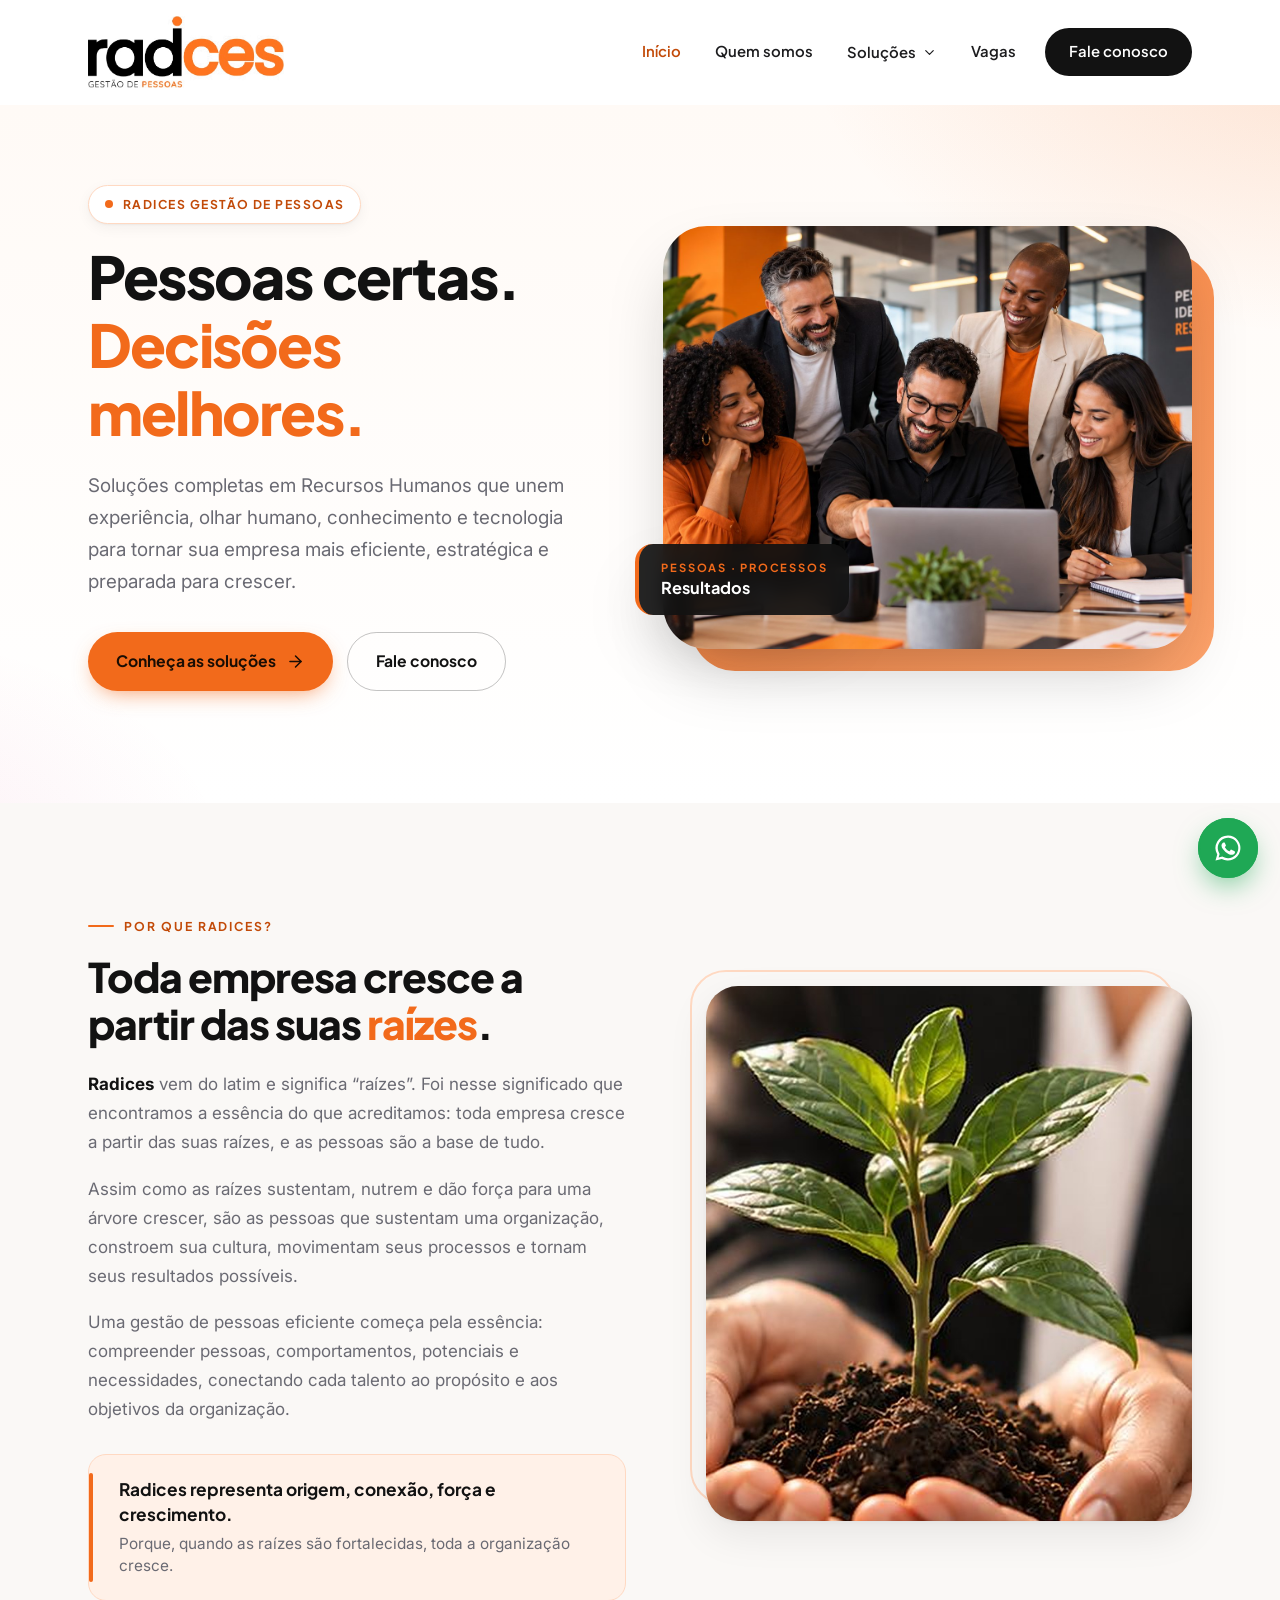
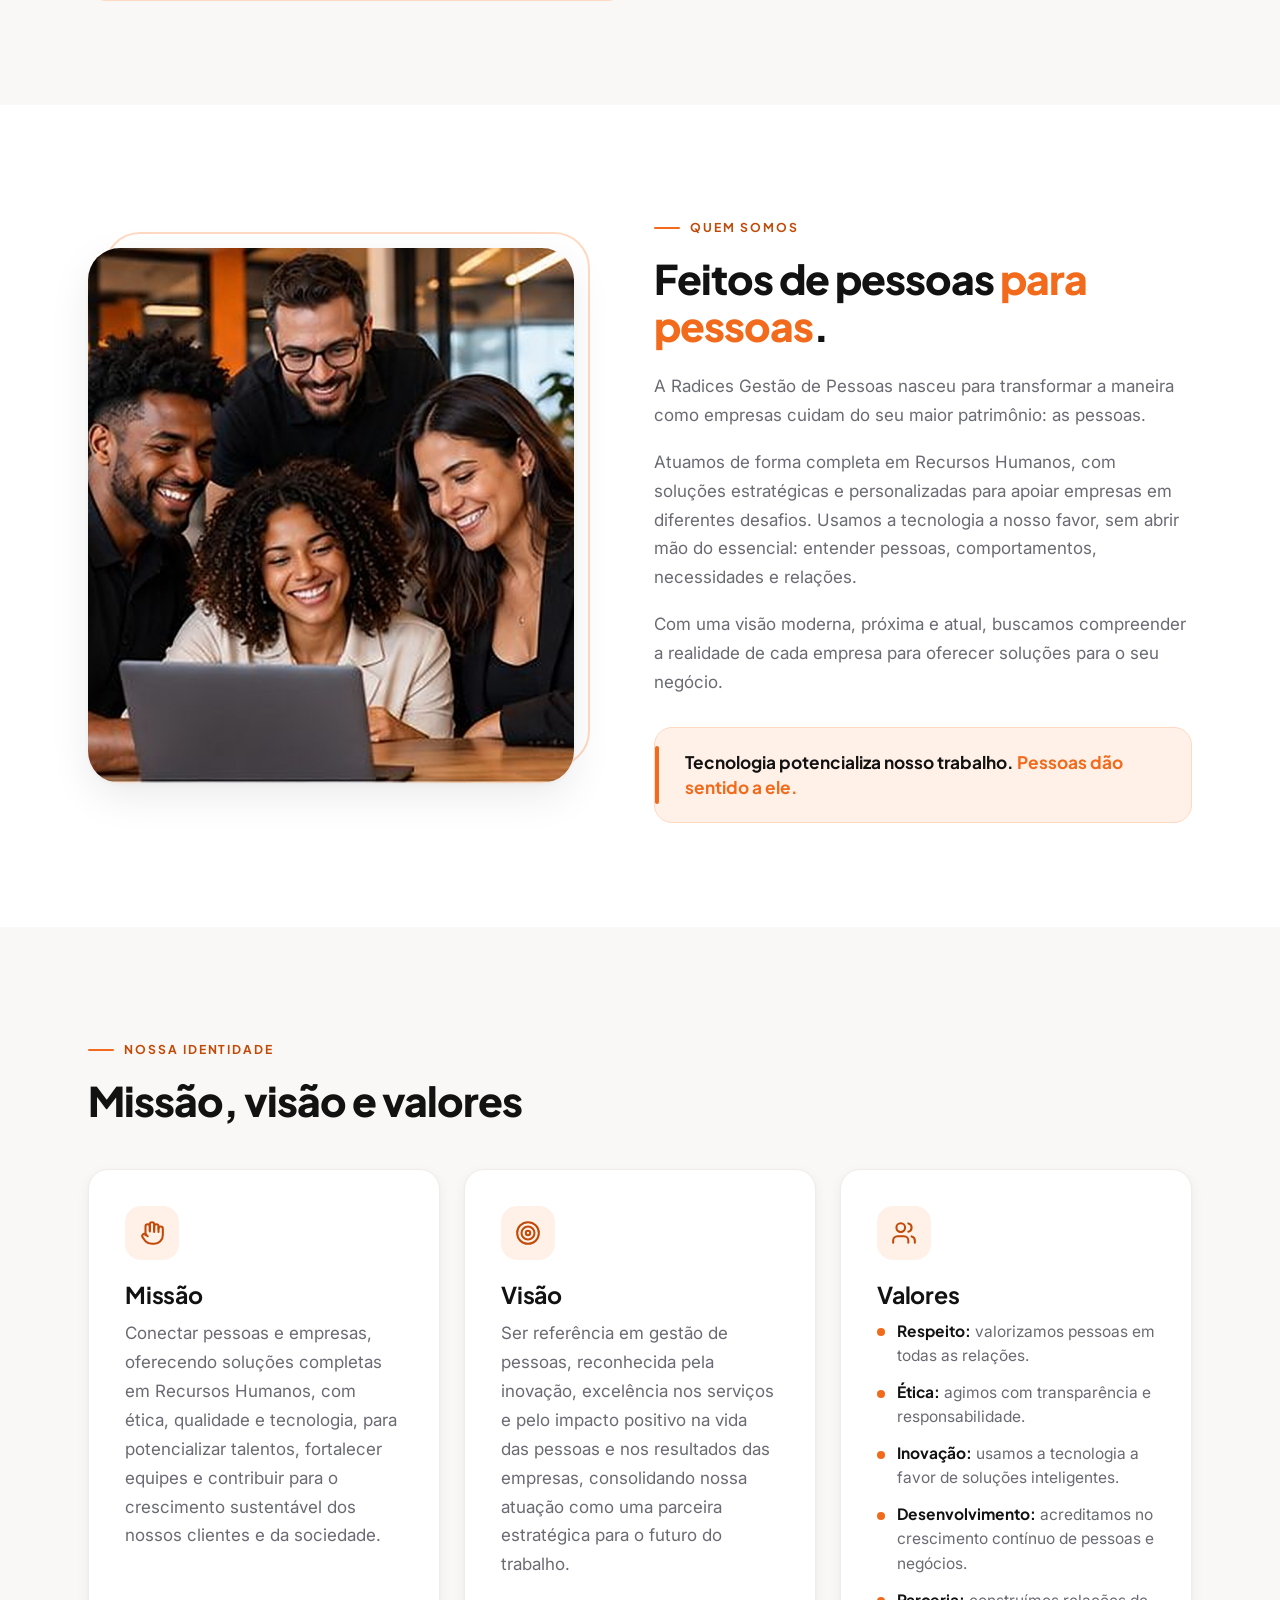
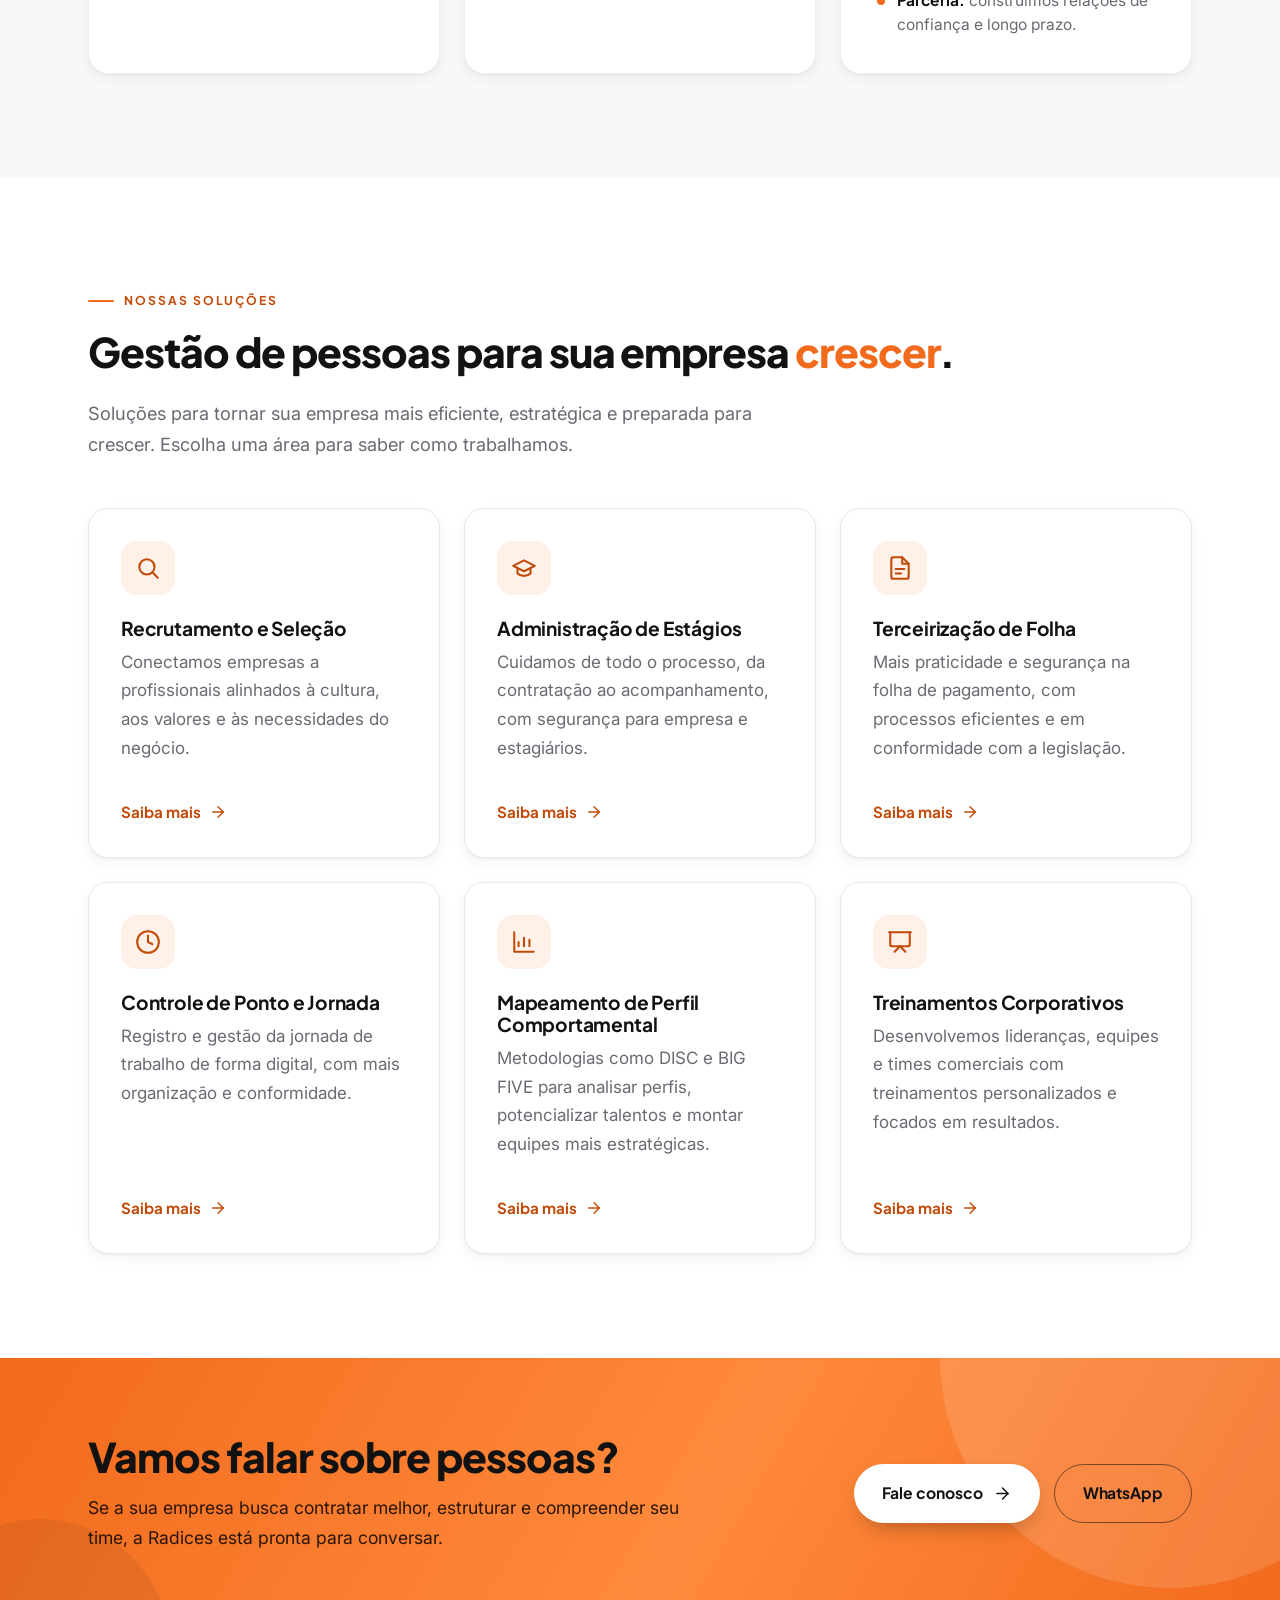
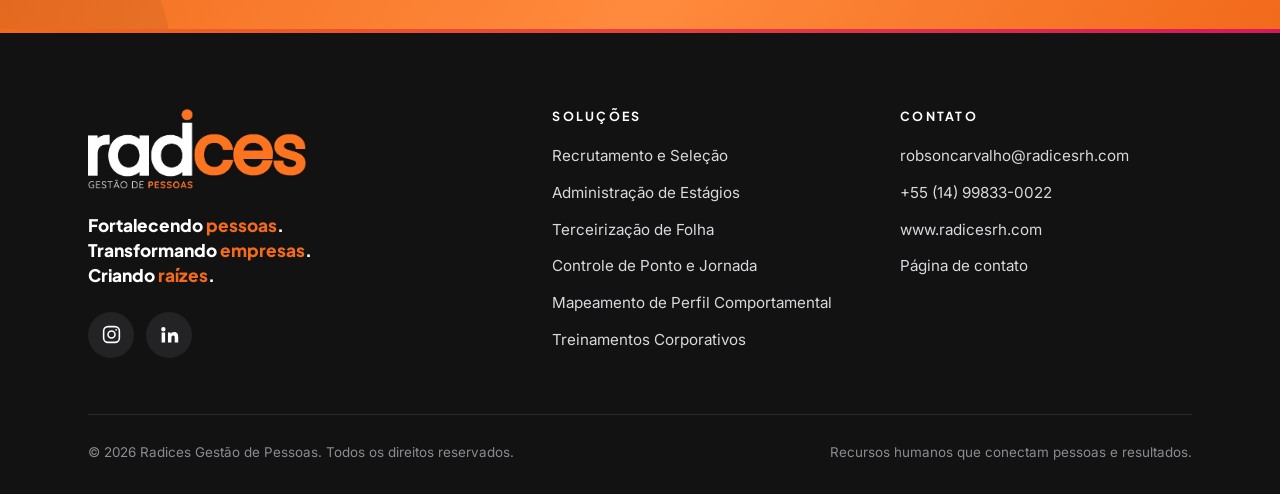
==== index.html @ 8b3bfc10 "Add files via upload" ====
<!doctype html>
<html lang="pt-BR">
<head>
<meta charset="utf-8">
<meta name="viewport" content="width=device-width, initial-scale=1">
<title>Radices Gestão de Pessoas | Pessoas certas. Decisões melhores.</title>
<meta name="description" content="Radices Gestão de Pessoas: recrutamento e seleção, administração de estágios, folha de pagamento, controle de ponto, perfil comportamental e treinamentos corporativos.">
<meta property="og:title" content="Radices Gestão de Pessoas | Pessoas certas. Decisões melhores.">
<meta property="og:description" content="Radices Gestão de Pessoas: recrutamento e seleção, administração de estágios, folha de pagamento, controle de ponto, perfil comportamental e treinamentos corporativos.">
<meta property="og:image" content="img/hero-equipe.jpg">
<meta name="theme-color" content="#f26a1b">
<script>document.documentElement.className+=" js"</script>
<link rel="icon" href="img/favicon.png">
<link rel="apple-touch-icon" href="img/apple-touch-icon.png">
<link rel="preconnect" href="https://fonts.googleapis.com">
<link rel="preconnect" href="https://fonts.gstatic.com" crossorigin>
<link href="https://fonts.googleapis.com/css2?family=Inter:wght@400;500;600&family=Plus+Jakarta+Sans:wght@600;700;800&display=swap" rel="stylesheet">
<link rel="stylesheet" href="css/style.css">
</head>
<body>
<a class="skip" href="#conteudo">Pular para o conteúdo</a>
<header class="topo">
  <div class="container">
    <a class="logo" href="index.html" aria-label="Radices Gestão de Pessoas, página inicial"><img src="img/logo-radices.png" alt="Radices Gestão de Pessoas" width="131" height="48"></a>
    <button class="menu-btn" type="button" aria-expanded="false" aria-controls="nav" aria-label="Abrir menu"><svg viewBox="0 0 24 24" fill="none" stroke="currentColor" stroke-width="1.9" stroke-linecap="round" stroke-linejoin="round" aria-hidden="true"><path d="M4 6h16M4 12h16M4 18h16"/></svg></button>
    <nav class="nav" id="nav" aria-label="Principal">
      <ul class="menu">
        <li><a href="index.html" aria-current="page">Início</a></li>
        <li><a href="index.html#quem-somos">Quem somos</a></li>
        <li class="tem-sub">
          <button class="sub-toggle" type="button" aria-expanded="false">Soluções <svg viewBox="0 0 24 24" fill="none" stroke="currentColor" stroke-width="1.9" stroke-linecap="round" stroke-linejoin="round" aria-hidden="true"><path d="m6 9 6 6 6-6"/></svg></button>
          <ul class="submenu"><li><a href="recrutamento-e-selecao.html">Recrutamento e Seleção</a></li><li><a href="administracao-de-estagios.html">Administração de Estágios</a></li><li><a href="terceirizacao-de-folha.html">Terceirização de Folha</a></li><li><a href="controle-de-ponto.html">Controle de Ponto e Jornada</a></li><li><a href="perfil-comportamental.html">Mapeamento de Perfil Comportamental</a></li><li><a href="treinamentos.html">Treinamentos Corporativos</a></li></ul>
        </li>
        <li><a class="link-vagas" href="vagas/">Vagas </a></li>
        <li><a class="cta-menu" href="contato.html">Fale conosco</a></li>
      </ul>
    </nav>
  </div>
</header>
<main id="conteudo">
<section class="hero">
  <div class="container">
    <div>
      <span class="sobretitulo">Radices Gestão de Pessoas</span>
      <h1>Pessoas certas. <span class="laranja">Decisões melhores.</span></h1>
      <p class="lead">Soluções completas em Recursos Humanos que unem experiência, olhar humano, conhecimento e tecnologia para tornar sua empresa mais eficiente, estratégica e preparada para crescer.</p>
      <div class="botoes">
        <a class="btn btn-primario" href="#solucoes">Conheça as soluções <svg viewBox="0 0 24 24" fill="none" stroke="currentColor" stroke-width="1.9" stroke-linecap="round" stroke-linejoin="round" aria-hidden="true"><path d="M5 12h14"/><path d="m12 5 7 7-7 7"/></svg></a>
        <a class="btn btn-contorno" href="contato.html">Fale conosco</a>
      </div>
    </div>
    <div class="hero-foto">
      <img src="img/hero-equipe.jpg" alt="Equipe sorrindo em reunião ao redor de um notebook" width="1536" height="1024">
      <div class="selo"><span>Pessoas · Processos</span>Resultados</div>
    </div>
  </div>
</section>

<section class="secao suave" id="por-que">
  <div class="container duas-col">
    <div>
      <span class="sobretitulo">Por que Radices?</span>
      <h2>Toda empresa cresce a partir das suas <span class="laranja">raízes</span>.</h2>
      <div class="traco"></div>
      <p><strong>Radices</strong> vem do latim e significa “raízes”. Foi nesse significado que encontramos a essência do que acreditamos: toda empresa cresce a partir das suas raízes, e as pessoas são a base de tudo.</p>
      <p>Assim como as raízes sustentam, nutrem e dão força para uma árvore crescer, são as pessoas que sustentam uma organização, constroem sua cultura, movimentam seus processos e tornam seus resultados possíveis.</p>
      <p>Uma gestão de pessoas eficiente começa pela essência: compreender pessoas, comportamentos, potenciais e necessidades, conectando cada talento ao propósito e aos objetivos da organização.</p>
      <div class="destaque">Radices representa origem, conexão, força e crescimento.<small>Porque, quando as raízes são fortalecidas, toda a organização cresce.</small></div>
    </div>
    <div class="foto"><img src="img/raizes.jpg" alt="Mãos segurando uma muda de planta com terra" loading="lazy"></div>
  </div>
</section>

<section class="secao" id="quem-somos">
  <div class="container duas-col inverte">
    <div class="foto"><img src="img/equipe-notebook.jpg" alt="Grupo de profissionais olhando juntos para a tela de um notebook" loading="lazy"></div>
    <div>
      <span class="sobretitulo">Quem somos</span>
      <h2>Feitos de pessoas <span class="laranja">para pessoas</span>.</h2>
      <div class="traco"></div>
      <p>A Radices Gestão de Pessoas nasceu para transformar a maneira como empresas cuidam do seu maior patrimônio: as pessoas.</p>
      <p>Atuamos de forma completa em Recursos Humanos, com soluções estratégicas e personalizadas para apoiar empresas em diferentes desafios. Usamos a tecnologia a nosso favor, sem abrir mão do essencial: entender pessoas, comportamentos, necessidades e relações.</p>
      <p>Com uma visão moderna, próxima e atual, buscamos compreender a realidade de cada empresa para oferecer soluções para o seu negócio.</p>
      <div class="destaque">Tecnologia potencializa nosso trabalho. <span class="laranja">Pessoas dão sentido a ele.</span></div>
    </div>
  </div>
</section>

<section class="secao suave identidade">
  <div class="container">
    <span class="sobretitulo">Nossa identidade</span>
    <h2>Missão, visão e valores</h2>
    <div class="traco"></div>
    <div class="grade g3">
      <div class="cartao"><span class="icone"><svg viewBox="0 0 24 24" fill="none" stroke="currentColor" stroke-width="1.9" stroke-linecap="round" stroke-linejoin="round" aria-hidden="true"><path d="M18 11V6a2 2 0 0 0-4 0v5"/><path d="M14 10V4a2 2 0 0 0-4 0v6"/><path d="M10 10.5V6a2 2 0 0 0-4 0v8"/><path d="M18 8a2 2 0 1 1 4 0v6a8 8 0 0 1-8 8h-2c-2.8 0-4.5-.9-6-2.4L3.4 16a2 2 0 0 1 2.8-2.8L8 15"/></svg></span><h3>Missão</h3><p>Conectar pessoas e empresas, oferecendo soluções completas em Recursos Humanos, com ética, qualidade e tecnologia, para potencializar talentos, fortalecer equipes e contribuir para o crescimento sustentável dos nossos clientes e da sociedade.</p></div>
      <div class="cartao"><span class="icone"><svg viewBox="0 0 24 24" fill="none" stroke="currentColor" stroke-width="1.9" stroke-linecap="round" stroke-linejoin="round" aria-hidden="true"><circle cx="12" cy="12" r="10"/><circle cx="12" cy="12" r="6"/><circle cx="12" cy="12" r="2"/></svg></span><h3>Visão</h3><p>Ser referência em gestão de pessoas, reconhecida pela inovação, excelência nos serviços e pelo impacto positivo na vida das pessoas e nos resultados das empresas, consolidando nossa atuação como uma parceira estratégica para o futuro do trabalho.</p></div>
      <div class="cartao"><span class="icone"><svg viewBox="0 0 24 24" fill="none" stroke="currentColor" stroke-width="1.9" stroke-linecap="round" stroke-linejoin="round" aria-hidden="true"><path d="M16 21v-2a4 4 0 0 0-4-4H6a4 4 0 0 0-4 4v2"/><circle cx="9" cy="7" r="4"/><path d="M22 21v-2a4 4 0 0 0-3-3.87"/><path d="M16 3.13a4 4 0 0 1 0 7.75"/></svg></span><h3>Valores</h3>
        <ul class="valores">
          <li><strong>Respeito:</strong> valorizamos pessoas em todas as relações.</li>
          <li><strong>Ética:</strong> agimos com transparência e responsabilidade.</li>
          <li><strong>Inovação:</strong> usamos a tecnologia a favor de soluções inteligentes.</li>
          <li><strong>Desenvolvimento:</strong> acreditamos no crescimento contínuo de pessoas e negócios.</li>
          <li><strong>Parceria:</strong> construímos relações de confiança e longo prazo.</li>
        </ul>
      </div>
    </div>
  </div>
</section>

<section class="secao" id="solucoes">
  <div class="container">
    <span class="sobretitulo">Nossas soluções</span>
    <h2>Gestão de pessoas para sua empresa <span class="laranja">crescer</span>.</h2>
    <p class="lead">Soluções para tornar sua empresa mais eficiente, estratégica e preparada para crescer. Escolha uma área para saber como trabalhamos.</p>
    <div class="traco"></div>
    <div class="grade g3"><a class="cartao servico-card" href="recrutamento-e-selecao.html"><span class="icone"><svg viewBox="0 0 24 24" fill="none" stroke="currentColor" stroke-width="1.9" stroke-linecap="round" stroke-linejoin="round" aria-hidden="true"><circle cx="11" cy="11" r="7"/><path d="m21 21-4.3-4.3"/></svg></span><h3>Recrutamento e Seleção</h3><p>Conectamos empresas a profissionais alinhados à cultura, aos valores e às necessidades do negócio.</p><span class="saiba">Saiba mais <svg viewBox="0 0 24 24" fill="none" stroke="currentColor" stroke-width="1.9" stroke-linecap="round" stroke-linejoin="round" aria-hidden="true"><path d="M5 12h14"/><path d="m12 5 7 7-7 7"/></svg></span></a><a class="cartao servico-card" href="administracao-de-estagios.html"><span class="icone"><svg viewBox="0 0 24 24" fill="none" stroke="currentColor" stroke-width="1.9" stroke-linecap="round" stroke-linejoin="round" aria-hidden="true"><path d="M22 10 12 5 2 10l10 5 10-5z"/><path d="M6 12v5c3 3 9 3 12 0v-5"/></svg></span><h3>Administração de Estágios</h3><p>Cuidamos de todo o processo, da contratação ao acompanhamento, com segurança para empresa e estagiários.</p><span class="saiba">Saiba mais <svg viewBox="0 0 24 24" fill="none" stroke="currentColor" stroke-width="1.9" stroke-linecap="round" stroke-linejoin="round" aria-hidden="true"><path d="M5 12h14"/><path d="m12 5 7 7-7 7"/></svg></span></a><a class="cartao servico-card" href="terceirizacao-de-folha.html"><span class="icone"><svg viewBox="0 0 24 24" fill="none" stroke="currentColor" stroke-width="1.9" stroke-linecap="round" stroke-linejoin="round" aria-hidden="true"><path d="M14 2H6a2 2 0 0 0-2 2v16a2 2 0 0 0 2 2h12a2 2 0 0 0 2-2V8z"/><path d="M14 2v6h6"/><path d="M8 13h8M8 17h5"/></svg></span><h3>Terceirização de Folha</h3><p>Mais praticidade e segurança na folha de pagamento, com processos eficientes e em conformidade com a legislação.</p><span class="saiba">Saiba mais <svg viewBox="0 0 24 24" fill="none" stroke="currentColor" stroke-width="1.9" stroke-linecap="round" stroke-linejoin="round" aria-hidden="true"><path d="M5 12h14"/><path d="m12 5 7 7-7 7"/></svg></span></a><a class="cartao servico-card" href="controle-de-ponto.html"><span class="icone"><svg viewBox="0 0 24 24" fill="none" stroke="currentColor" stroke-width="1.9" stroke-linecap="round" stroke-linejoin="round" aria-hidden="true"><circle cx="12" cy="12" r="10"/><path d="M12 6v6l4 2"/></svg></span><h3>Controle de Ponto e Jornada</h3><p>Registro e gestão da jornada de trabalho de forma digital, com mais organização e conformidade.</p><span class="saiba">Saiba mais <svg viewBox="0 0 24 24" fill="none" stroke="currentColor" stroke-width="1.9" stroke-linecap="round" stroke-linejoin="round" aria-hidden="true"><path d="M5 12h14"/><path d="m12 5 7 7-7 7"/></svg></span></a><a class="cartao servico-card" href="perfil-comportamental.html"><span class="icone"><svg viewBox="0 0 24 24" fill="none" stroke="currentColor" stroke-width="1.9" stroke-linecap="round" stroke-linejoin="round" aria-hidden="true"><path d="M3 3v18h18"/><path d="M7 16v-4M12 16V8M17 16v-6"/></svg></span><h3>Mapeamento de Perfil Comportamental</h3><p>Metodologias como DISC e BIG FIVE para analisar perfis, potencializar talentos e montar equipes mais estratégicas.</p><span class="saiba">Saiba mais <svg viewBox="0 0 24 24" fill="none" stroke="currentColor" stroke-width="1.9" stroke-linecap="round" stroke-linejoin="round" aria-hidden="true"><path d="M5 12h14"/><path d="m12 5 7 7-7 7"/></svg></span></a><a class="cartao servico-card" href="treinamentos.html"><span class="icone"><svg viewBox="0 0 24 24" fill="none" stroke="currentColor" stroke-width="1.9" stroke-linecap="round" stroke-linejoin="round" aria-hidden="true"><path d="M2 3h20"/><path d="M21 3v11a2 2 0 0 1-2 2H5a2 2 0 0 1-2-2V3"/><path d="m7 21 5-5 5 5"/></svg></span><h3>Treinamentos Corporativos</h3><p>Desenvolvemos lideranças, equipes e times comerciais com treinamentos personalizados e focados em resultados.</p><span class="saiba">Saiba mais <svg viewBox="0 0 24 24" fill="none" stroke="currentColor" stroke-width="1.9" stroke-linecap="round" stroke-linejoin="round" aria-hidden="true"><path d="M5 12h14"/><path d="m12 5 7 7-7 7"/></svg></span></a></div>
  </div>
</section>

<section class="faixa">
  <div class="container">
    <div>
      <h2>Vamos falar sobre pessoas?</h2>
      <p>Se a sua empresa busca contratar melhor, estruturar e compreender seu time, a Radices está pronta para conversar.</p>
    </div>
    <div class="botoes" style="margin-top:0">
      <a class="btn btn-claro" href="contato.html">Fale conosco <svg viewBox="0 0 24 24" fill="none" stroke="currentColor" stroke-width="1.9" stroke-linecap="round" stroke-linejoin="round" aria-hidden="true"><path d="M5 12h14"/><path d="m12 5 7 7-7 7"/></svg></a>
      <a class="btn btn-contorno" href="https://wa.me/5514998330022?text=Ol%C3%A1%21%20Vim%20pelo%20site%20da%20Radices%20e%20gostaria%20de%20conversar%20sobre%20os%20servi%C3%A7os." target="_blank" rel="noopener">WhatsApp</a>
    </div>
  </div>
</section>
</main>
<footer class="rodape">
  <div class="container">
    <div class="cols">
      <div>
        <img src="img/logo-radices-branco.png" alt="Radices Gestão de Pessoas" width="141" height="52">
        <p class="slogan">Fortalecendo <span>pessoas</span>.<br>Transformando <span>empresas</span>.<br>Criando <span>raízes</span>.</p>
        <div class="redes" aria-label="Redes sociais">
          <a class="rede" data-rede="instagram" href="#" target="_blank" rel="noopener" aria-label="Instagram da Radices"><svg viewBox="0 0 24 24" fill="none" stroke="currentColor" stroke-width="1.8" stroke-linecap="round" stroke-linejoin="round" aria-hidden="true"><rect x="3" y="3" width="18" height="18" rx="5"/><circle cx="12" cy="12" r="4"/><circle cx="17.3" cy="6.7" r="1" fill="currentColor" stroke="none"/></svg></a>
          <a class="rede" data-rede="linkedin" href="#" target="_blank" rel="noopener" aria-label="LinkedIn da Radices"><svg viewBox="0 0 24 24" fill="currentColor" aria-hidden="true"><path d="M4.98 3.5a2.5 2.5 0 1 1 0 5 2.5 2.5 0 0 1 0-5ZM3 9.75h4v11.5H3V9.75Zm6.5 0h3.83v1.57h.05c.53-1 1.84-2.07 3.78-2.07 4.04 0 4.79 2.66 4.79 6.12v5.88h-4v-5.2c0-1.24-.02-2.83-1.73-2.83-1.73 0-2 1.35-2 2.74v5.29h-4V9.75Z"/></svg></a>
        </div>
      </div>
      <div>
        <h4>Soluções</h4>
        <ul><li><a href="recrutamento-e-selecao.html">Recrutamento e Seleção</a></li><li><a href="administracao-de-estagios.html">Administração de Estágios</a></li><li><a href="terceirizacao-de-folha.html">Terceirização de Folha</a></li><li><a href="controle-de-ponto.html">Controle de Ponto e Jornada</a></li><li><a href="perfil-comportamental.html">Mapeamento de Perfil Comportamental</a></li><li><a href="treinamentos.html">Treinamentos Corporativos</a></li></ul>
      </div>
      <div>
        <h4>Contato</h4>
        <ul>
          <li><a href="mailto:robsoncarvalho@radicesrh.com">robsoncarvalho@radicesrh.com</a></li>
          <li><a href="https://wa.me/5514998330022?text=Ol%C3%A1%21%20Vim%20pelo%20site%20da%20Radices%20e%20gostaria%20de%20conversar%20sobre%20os%20servi%C3%A7os." target="_blank" rel="noopener">+55 (14) 99833-0022</a></li>
          <li><a href="https://www.radicesrh.com">www.radicesrh.com</a></li>
          <li><a href="contato.html">Página de contato</a></li>
        </ul>
      </div>
    </div>
    <div class="base">
      <span>© <span data-ano>2026</span> Radices Gestão de Pessoas. Todos os direitos reservados.</span>
      <span>Recursos humanos que conectam pessoas e resultados.</span>
    </div>
  </div>
</footer>
<a class="whats" href="https://wa.me/5514998330022?text=Ol%C3%A1%21%20Vim%20pelo%20site%20da%20Radices%20e%20gostaria%20de%20conversar%20sobre%20os%20servi%C3%A7os." target="_blank" rel="noopener" aria-label="Conversar pelo WhatsApp"><svg viewBox="0 0 24 24" fill="currentColor" aria-hidden="true"><path d="M12 2a10 10 0 0 0-8.6 15.1L2 22l5-1.3A10 10 0 1 0 12 2zm0 18.2a8.2 8.2 0 0 1-4.2-1.2l-.3-.2-3 .8.8-2.9-.2-.3A8.2 8.2 0 1 1 12 20.2zm4.5-6.1c-.2-.1-1.5-.7-1.7-.8s-.4-.1-.6.1-.7.8-.8 1-.3.2-.5.1a6.7 6.7 0 0 1-3.3-2.9c-.3-.4.2-.4.7-1.4.1-.2 0-.3 0-.4l-.8-1.8c-.2-.5-.4-.4-.6-.4h-.5a1 1 0 0 0-.7.3 3 3 0 0 0-.9 2.2 5.2 5.2 0 0 0 1.1 2.7 11.9 11.9 0 0 0 4.5 4c1.7.7 2.4.8 3.2.6a2.8 2.8 0 0 0 1.8-1.3 2.3 2.3 0 0 0 .2-1.3c-.1-.1-.3-.2-.5-.3z"/></svg></a>
<script src="js/main.js"></script>
</body>
</html>
---- css/style.css ----
/* ==========================================================
   Radices Gestão de Pessoas — folha de estilos (v2)
   ========================================================== */
:root {
  --laranja: #f26a1b;
  --laranja-escuro: #c24a08;
  --laranja-claro: #fff1e8;
  --laranja-medio: #ffd9c2;
  --rosa: #d6175f;
  --preto: #121212;
  --grafite: #1c1c1e;
  --texto: #34343a;
  --cinza: #6a6a73;
  --linha: #ebe8e5;
  --fundo: #ffffff;
  --fundo-suave: #faf8f6;
  --raio: 20px;
  --raio-g: 32px;
  --sombra-p: 0 1px 2px rgba(18,18,18,.04), 0 4px 14px rgba(18,18,18,.05);
  --sombra: 0 2px 4px rgba(18,18,18,.03), 0 14px 40px rgba(18,18,18,.08);
  --sombra-g: 0 30px 70px -20px rgba(18,18,18,.28);
  --max: 1160px;
  --titulo: "Plus Jakarta Sans", "Segoe UI", system-ui, sans-serif;
  --corpo: "Inter", "Segoe UI", system-ui, sans-serif;
}

*, *::before, *::after { box-sizing: border-box; }
html { scroll-behavior: smooth; scroll-padding-top: 90px; }
body {
  margin: 0; font-family: var(--corpo); font-size: 17px; line-height: 1.7;
  color: var(--texto); background: var(--fundo); -webkit-font-smoothing: antialiased; text-rendering: optimizeLegibility;
}
img { max-width: 100%; height: auto; display: block; }
a { color: var(--laranja-escuro); text-underline-offset: 3px; }
a:hover { color: var(--preto); }
h1, h2, h3, h4 { font-family: var(--titulo); color: var(--preto); line-height: 1.15; margin: 0 0 .55em; }
h1 { font-size: clamp(2.2rem, 4.8vw, 3.7rem); font-weight: 800; letter-spacing: -0.03em; }
h2 { font-size: clamp(1.75rem, 3.2vw, 2.55rem); font-weight: 800; letter-spacing: -0.025em; }
h3 { font-size: 1.14rem; font-weight: 700; letter-spacing: -0.01em; }
p { margin: 0 0 1.05em; }
::selection { background: var(--laranja-medio); color: var(--preto); }
.laranja { color: var(--laranja); }
.container { width: 100%; max-width: var(--max); margin: 0 auto; padding: 0 28px; }
.secao { padding: 104px 0; }
.secao.suave { background: var(--fundo-suave); }

.sobretitulo {
  display: inline-flex; align-items: center; gap: 10px;
  font-family: var(--titulo); font-size: .76rem; font-weight: 700; letter-spacing: .16em; text-transform: uppercase;
  color: var(--laranja-escuro); margin-bottom: 18px;
}
.sobretitulo::before { content: ""; width: 26px; height: 2px; background: var(--laranja); border-radius: 2px; }
.traco { display: none; }
h2 + .traco + p, h2 + p { margin-top: 18px; }
.lead { font-size: 1.14rem; color: var(--cinza); max-width: 700px; line-height: 1.7; }
.skip { position: absolute; left: -999px; top: 8px; background: var(--preto); color: #fff; padding: 10px 16px; border-radius: 8px; z-index: 100; }
.skip:focus { left: 8px; color: #fff; }
.secao > .container > .lead { margin-bottom: 48px; }
.secao > .container > h2 + .traco + .grade, .secao > .container > h2 + .traco + .lead { margin-top: 0; }
.secao > .container > h2 { margin-bottom: 22px; }
.secao > .container > h2 + .traco + .grade { margin-top: 44px; }

/* Botões */
.btn {
  display: inline-flex; align-items: center; justify-content: center; gap: 10px;
  font-family: var(--titulo); font-weight: 700; font-size: .98rem; letter-spacing: -0.005em;
  padding: 15px 28px; border-radius: 999px; text-decoration: none; min-height: 52px; cursor: pointer;
  transition: transform .2s ease, background .2s ease, color .2s ease, box-shadow .2s ease, border-color .2s ease;
}
.btn svg { width: 19px; height: 19px; transition: transform .2s; }
.btn:hover svg { transform: translateX(3px); }
.btn-primario { background: var(--laranja); color: #1a0d04; box-shadow: 0 8px 22px -8px rgba(242,106,27,.7); }
.btn-primario:hover { background: var(--preto); color: #fff; transform: translateY(-2px); box-shadow: 0 12px 26px -10px rgba(18,18,18,.5); }
.btn-contorno { border: 1.5px solid rgba(18,18,18,.25); color: var(--preto); background: transparent; }
.btn-contorno:hover { background: var(--preto); border-color: var(--preto); color: #fff; }
.btn-claro { background: #fff; color: var(--preto); box-shadow: 0 10px 26px -12px rgba(0,0,0,.45); }
.btn-claro:hover { background: var(--preto); color: #fff; transform: translateY(-2px); }
.botoes { display: flex; flex-wrap: wrap; gap: 14px; margin-top: 34px; }

/* Cabeçalho */
.topo { position: sticky; top: 0; z-index: 50; background: rgba(255,255,255,.88); backdrop-filter: saturate(1.6) blur(14px); -webkit-backdrop-filter: saturate(1.6) blur(14px); border-bottom: 1px solid transparent; transition: border-color .25s, box-shadow .25s; }
.topo.rolou { border-bottom-color: var(--linha); box-shadow: 0 6px 24px -14px rgba(18,18,18,.25); }
.topo .container { display: flex; align-items: center; justify-content: space-between; gap: 20px; min-height: 104px; transition: min-height .25s ease; }
.topo.rolou .container { min-height: 84px; }
.logo { display: inline-flex; align-items: center; }
.logo img { height: 72px; width: auto; transition: height .25s ease; }
.topo.rolou .logo img { height: 58px; }
.menu { display: flex; align-items: center; gap: 4px; list-style: none; margin: 0; padding: 0; }
.menu > li { position: relative; }
.menu a, .menu button.sub-toggle {
  font-family: var(--titulo); font-weight: 600; font-size: .93rem; color: var(--grafite); text-decoration: none;
  padding: 10px 15px; border-radius: 999px; display: inline-flex; align-items: center; gap: 6px; background: none; border: 0; cursor: pointer; min-height: 44px;
  transition: background .2s, color .2s;
}
.menu a:hover, .menu button.sub-toggle:hover { color: var(--laranja-escuro); background: var(--laranja-claro); }
.menu a[aria-current="page"] { color: var(--laranja-escuro); }
.menu .cta-menu { background: var(--preto); color: #fff; padding: 11px 24px; margin-left: 10px; }
.menu .cta-menu:hover { background: var(--laranja); color: #1a0d04; }
.menu .cta-menu[aria-current="page"] { background: var(--laranja); color: #1a0d04; }
.sub-toggle svg { width: 15px; height: 15px; transition: transform .2s; }
.submenu {
  position: absolute; top: calc(100% + 10px); left: 50%; transform: translateX(-50%) translateY(6px);
  background: #fff; border: 1px solid var(--linha); border-radius: 20px; box-shadow: var(--sombra);
  list-style: none; margin: 0; padding: 10px; min-width: 320px; visibility: hidden; opacity: 0; transition: opacity .18s, transform .18s, visibility .18s;
}
.submenu a { display: flex; width: 100%; padding: 12px 16px; border-radius: 12px; font-weight: 600; }
.tem-sub.aberto .submenu { visibility: visible; opacity: 1; transform: translateX(-50%) translateY(0); }
.tem-sub.aberto .sub-toggle svg { transform: rotate(180deg); }
.menu-btn { display: none; background: none; border: 0; cursor: pointer; width: 48px; height: 48px; border-radius: 14px; color: var(--preto); }
.menu-btn:hover { background: var(--laranja-claro); }
.menu-btn svg { width: 26px; height: 26px; }

@media (max-width: 960px) {
  .menu-btn { display: inline-flex; align-items: center; justify-content: center; }
  .nav { position: absolute; top: 100%; left: 0; right: 0; background: #fff; border-bottom: 1px solid var(--linha); box-shadow: var(--sombra); display: none; max-height: calc(100vh - 90px); overflow-y: auto; }
  .nav.aberto { display: block; }
  .menu { flex-direction: column; align-items: stretch; padding: 12px 28px 28px; gap: 2px; }
  .menu a, .menu button.sub-toggle { width: 100%; justify-content: space-between; border-radius: 12px; }
  .submenu { position: static; transform: none !important; box-shadow: none; border: 0; padding: 0 0 0 12px; min-width: 0; display: none; visibility: visible; opacity: 1; }
  .tem-sub.aberto .submenu { display: block; }
  .menu .cta-menu { margin: 12px 0 0; justify-content: center; }
}

/* Hero da home */
.hero { position: relative; overflow: hidden; padding: 80px 0 112px; background:
  radial-gradient(900px 500px at 105% -10%, rgba(242,106,27,.17), transparent 60%),
  radial-gradient(600px 400px at -10% 110%, rgba(214,23,95,.07), transparent 60%),
  linear-gradient(180deg, #fffaf6 0%, #fff 100%); }
.hero .container { display: grid; grid-template-columns: minmax(0, 1fr) minmax(0, 1.05fr); gap: 72px; align-items: center; position: relative; }
.hero .sobretitulo { background: #fff; border: 1px solid var(--laranja-medio); padding: 8px 16px; border-radius: 999px; letter-spacing: .12em; box-shadow: var(--sombra-p); }
.hero .sobretitulo::before { width: 8px; height: 8px; border-radius: 50%; }
.hero h1 { margin-bottom: 24px; }
.hero h1 .laranja { display: block; }
.hero .lead { font-size: 1.18rem; }
.hero-foto { position: relative; }
.hero-foto::before { content: ""; position: absolute; inset: 28px -22px -22px 28px; border-radius: 44px; background: linear-gradient(135deg, var(--laranja), #ff9a5c); z-index: 0; opacity: .9; }
.hero-foto img { position: relative; z-index: 1; border-radius: 44px; box-shadow: var(--sombra-g); aspect-ratio: 4/3.2; object-fit: cover; width: 100%; }
.selo {
  position: absolute; z-index: 2; left: -28px; bottom: 34px; background: rgba(18,18,18,.92); backdrop-filter: blur(8px); color: #fff;
  border-radius: 18px; padding: 16px 22px; font-family: var(--titulo); font-weight: 700; font-size: 1.02rem; line-height: 1.35; box-shadow: var(--sombra-g);
  border-left: 4px solid var(--laranja);
}
.selo span { color: var(--laranja); display: block; font-size: .7rem; letter-spacing: .16em; text-transform: uppercase; margin-bottom: 2px; }
@media (max-width: 900px) {
  .hero { padding: 56px 0 84px; }
  .hero .container { grid-template-columns: 1fr; gap: 56px; }
  .hero-foto::before { inset: 18px -10px -14px 18px; }
  .selo { left: 14px; bottom: 22px; }
}

/* Topo das páginas de serviço */
.pagina-topo { position: relative; overflow: hidden; color: #d9d9de; padding: 88px 0 96px; background:
  radial-gradient(700px 420px at 100% 0%, rgba(242,106,27,.38), transparent 62%),
  radial-gradient(500px 300px at 0% 100%, rgba(214,23,95,.16), transparent 65%),
  linear-gradient(160deg, #1d1d20 0%, #101011 100%); }
.pagina-topo::after { content: ""; position: absolute; inset: 0; background-image: radial-gradient(rgba(255,255,255,.07) 1px, transparent 1px); background-size: 26px 26px; mask-image: linear-gradient(90deg, transparent 35%, #000); -webkit-mask-image: linear-gradient(90deg, transparent 35%, #000); pointer-events: none; }
.pagina-topo .container { position: relative; z-index: 1; display: grid; grid-template-columns: minmax(0, 1.2fr) minmax(0, .9fr); gap: 64px; align-items: center; }
.pagina-topo h1 { color: #fff; font-size: clamp(2rem, 4vw, 3.05rem); }
.pagina-topo .lead { color: #c9c9d0; }
.pagina-topo .sobretitulo { color: #ff9a5c; }
.pagina-topo img { border-radius: 28px; aspect-ratio: 4/3.2; object-fit: cover; width: 100%; box-shadow: 0 30px 60px -20px rgba(0,0,0,.65); outline: 1px solid rgba(255,255,255,.1); outline-offset: -1px; }
.pagina-topo img[src*="folha"] { object-position: center 25%; }
.pagina-topo .img-contida { object-fit: contain; aspect-ratio: auto; background: #fff; padding: 22px; border-radius: 28px; }
.trilha { display: block; width: fit-content; font-size: .85rem; margin-bottom: 26px; color: #b5b5bd; padding: 6px 14px; border-radius: 999px; background: rgba(255,255,255,.07); }
.trilha a { color: #fff; text-decoration: none; }
.trilha a:hover { color: var(--laranja); }
@media (max-width: 860px) { .pagina-topo .container { grid-template-columns: 1fr; gap: 44px; } .pagina-topo { padding: 60px 0 68px; } }

/* Grades e cartões */
.grade { display: grid; gap: 24px; }
.g2 { grid-template-columns: repeat(2, minmax(0, 1fr)); }
.g3 { grid-template-columns: repeat(3, minmax(0, 1fr)); }
@media (max-width: 960px) { .g3 { grid-template-columns: repeat(2, minmax(0, 1fr)); } }
@media (max-width: 680px) { .g2, .g3 { grid-template-columns: 1fr; } }

.cartao { background: #fff; border: 1px solid var(--linha); border-radius: var(--raio); padding: 32px; box-shadow: var(--sombra-p); transition: transform .25s ease, box-shadow .25s ease, border-color .25s ease; }
.secao.suave .cartao { border-color: #f0ece8; }
.cartao p:last-child { margin-bottom: 0; }
.cartao p { color: var(--cinza); }
.cartao h3 { margin-bottom: .45em; }
.icone {
  width: 54px; height: 54px; border-radius: 16px; display: inline-flex; align-items: center; justify-content: center;
  background: var(--laranja-claro); color: var(--laranja-escuro); margin-bottom: 22px; flex: none; transition: background .25s, color .25s, transform .25s;
}
.icone svg { width: 26px; height: 26px; }
.icone.claro { background: var(--laranja-claro); color: var(--laranja-escuro); }

.servico-card { display: flex; flex-direction: column; text-decoration: none; color: var(--texto); position: relative; overflow: hidden; }
.servico-card::after { content: ""; position: absolute; left: 0; right: 0; bottom: 0; height: 3px; background: linear-gradient(90deg, var(--laranja), var(--rosa)); transform: scaleX(0); transform-origin: left; transition: transform .3s ease; }
.servico-card:hover { transform: translateY(-6px); box-shadow: var(--sombra); border-color: var(--laranja-medio); color: var(--texto); }
.servico-card:hover::after { transform: scaleX(1); }
.servico-card:hover .icone { background: var(--laranja); color: #fff; transform: rotate(-4deg) scale(1.04); }
.servico-card h3 { color: var(--preto); font-size: 1.2rem; }
.servico-card .saiba { margin-top: auto; padding-top: 18px; font-family: var(--titulo); font-weight: 700; font-size: .95rem; color: var(--laranja-escuro); display: inline-flex; align-items: center; gap: 8px; }
.servico-card .saiba svg { width: 18px; height: 18px; transition: transform .2s; }
.servico-card:hover .saiba svg { transform: translateX(5px); }

/* Duas colunas */
.duas-col { display: grid; grid-template-columns: minmax(0, 1.05fr) minmax(0, .95fr); gap: 80px; align-items: center; }
.duas-col.inverte { grid-template-columns: minmax(0, .95fr) minmax(0, 1.05fr); }
.duas-col .foto { position: relative; max-width: 520px; width: 100%; justify-self: center; }
.duas-col .foto::before { content: ""; position: absolute; inset: -16px 16px 16px -16px; border-radius: 36px; border: 2px solid var(--laranja-medio); z-index: 0; }
.duas-col.inverte .foto::before { inset: -16px -16px 16px 16px; }
.duas-col .foto img { position: relative; z-index: 1; border-radius: 32px; width: 100%; object-fit: cover; box-shadow: var(--sombra); aspect-ratio: 4/4.4; }
.duas-col > div > p { color: var(--cinza); }
.duas-col > div > p strong { color: var(--preto); }
@media (max-width: 860px) { .duas-col, .duas-col.inverte { grid-template-columns: 1fr; gap: 56px; } .duas-col .foto { max-width: 440px; } }

.destaque {
  position: relative; background: var(--laranja-claro); border-radius: 18px; border: 1px solid var(--laranja-medio);
  padding: 22px 26px 22px 30px; margin-top: 30px; font-family: var(--titulo); font-weight: 700; color: var(--preto); font-size: 1.08rem; line-height: 1.45;
}
.destaque::before { content: ""; position: absolute; left: 0; top: 18px; bottom: 18px; width: 4px; border-radius: 4px; background: var(--laranja); }
.destaque small { display: block; font-family: var(--corpo); font-weight: 400; color: var(--cinza); font-size: .96rem; margin-top: 6px; }

/* Identidade */
.identidade { text-align: left; }
.identidade .cartao h3 { color: var(--preto); font-size: 1.45rem; }
.identidade .cartao { padding: 36px; }
.valores { list-style: none; padding: 0; margin: 0; display: grid; gap: 12px; }
.valores li { color: var(--cinza); font-size: .97rem; line-height: 1.55; padding-left: 20px; position: relative; }
.valores li::before { content: ""; position: absolute; left: 0; top: .6em; width: 8px; height: 8px; border-radius: 50%; background: var(--laranja); }
.valores li strong { color: var(--preto); font-family: var(--titulo); }

/* Etapas numeradas */
.etapa { position: relative; padding: 32px 32px 32px 92px; }
.etapa .num {
  position: absolute; left: 28px; top: 30px; width: 46px; height: 46px; border-radius: 14px;
  display: flex; align-items: center; justify-content: center; font-family: var(--titulo); font-weight: 800; font-size: .95rem; color: #fff; background: var(--preto);
  transition: background .25s;
}
.etapa:hover .num { background: var(--laranja); color: #1a0d04; }
.etapa:nth-child(even) .num { background: var(--preto); }
.etapa:hover { transform: translateY(-3px); box-shadow: var(--sombra); }

/* Listas com ícone */
.lista-icones { display: grid; gap: 18px; }
.item-icone { display: flex; gap: 22px; align-items: flex-start; }
.item-icone .icone { margin-bottom: 0; }
.item-icone h3 { margin-bottom: 8px; }
.item-icone p { margin: 0; color: var(--cinza); font-size: .97rem; line-height: 1.65; }
.item-icone:hover { transform: translateY(-3px); box-shadow: var(--sombra); border-color: var(--laranja-medio); }
.item-icone:hover .icone { background: var(--laranja); color: #fff; }

.checks { list-style: none; padding: 0; margin: 0; display: grid; gap: 14px; }
.checks li { display: flex; gap: 12px; align-items: flex-start; }
.checks svg { width: 22px; height: 22px; color: var(--laranja); flex: none; margin-top: 3px; }

.pilulas { display: flex; flex-wrap: wrap; gap: 10px; margin: 16px 0 6px; }
.pilula { background: #fff; border: 1px solid var(--laranja-medio); color: var(--laranja-escuro); font-family: var(--titulo); font-weight: 700; padding: 8px 18px; border-radius: 999px; font-size: .9rem; }

.numeros { display: grid; grid-template-columns: repeat(2, minmax(0, 1fr)); gap: 16px; margin-top: 26px; }
.numero { background: var(--grafite); color: #c9c9d0; border-radius: 20px; padding: 24px; font-size: .92rem; line-height: 1.4; }
.numero strong { display: block; font-family: var(--titulo); font-size: 2.3rem; font-weight: 800; letter-spacing: -.03em; color: var(--laranja); line-height: 1.1; margin-bottom: 4px; }

.mais { display: grid; gap: 12px; margin-top: 8px; }
.mais li { list-style: none; }
.mais strong { color: var(--preto); font-family: var(--titulo); }
.mais ul { padding: 0; margin: 0; }

/* Faixa de chamada */
.faixa { background: linear-gradient(120deg, #f26a1b 0%, #ff8a3d 55%, #f26a1b 100%); position: relative; overflow: hidden; }
.faixa::before { content: ""; position: absolute; width: 460px; height: 460px; border-radius: 50%; background: rgba(255,255,255,.13); right: -120px; top: -230px; }
.faixa::after { content: ""; position: absolute; width: 260px; height: 260px; border-radius: 50%; background: rgba(18,18,18,.07); left: -90px; bottom: -150px; }
.faixa .container { position: relative; z-index: 1; display: flex; flex-wrap: wrap; align-items: center; justify-content: space-between; gap: 32px; padding-top: 76px; padding-bottom: 76px; }
.faixa h2 { color: var(--preto); margin: 0; max-width: 700px; }
.faixa p { color: #2a1406; margin: 12px 0 0; font-size: 1.1rem; max-width: 620px; }
.faixa .btn-contorno { border-color: rgba(18,18,18,.55); }

/* Contato */
.contato-grade { display: grid; grid-template-columns: minmax(0, .85fr) minmax(0, 1.15fr); gap: 56px; align-items: start; }
@media (max-width: 860px) { .contato-grade { grid-template-columns: 1fr; } }
.contato-grade .lista-icones { margin-top: 32px; gap: 14px; }
.canal { display: flex; align-items: center; gap: 18px; text-decoration: none; color: var(--texto); padding: 18px 20px; border-radius: 18px; border: 1px solid var(--linha); background: #fff; box-shadow: var(--sombra-p); transition: border-color .2s, transform .2s, box-shadow .2s; }
.canal:hover { border-color: var(--laranja); transform: translateY(-2px); box-shadow: var(--sombra); color: var(--texto); }
.canal:hover .icone { background: var(--laranja); color: #fff; }
.canal .icone { margin: 0; }
.canal small { display: block; color: var(--cinza); font-size: .74rem; text-transform: uppercase; letter-spacing: .12em; font-family: var(--titulo); font-weight: 700; }
.canal strong { font-family: var(--titulo); font-size: 1.04rem; color: var(--preto); word-break: break-word; }
.contato-grade > .cartao { padding: 40px; box-shadow: var(--sombra); }
.form { display: grid; gap: 20px; margin-top: 24px; }
.form .linha2 { display: grid; grid-template-columns: 1fr 1fr; gap: 20px; }
@media (max-width: 560px) { .form .linha2 { grid-template-columns: 1fr; } .contato-grade > .cartao { padding: 28px 22px; } }
.form label { display: block; font-family: var(--titulo); font-weight: 600; font-size: .88rem; color: var(--preto); margin-bottom: 8px; }
.form input, .form select, .form textarea {
  width: 100%; font: inherit; font-size: 1rem; padding: 14px 16px; border-radius: 14px; border: 1.5px solid #e4e0dc; background: var(--fundo-suave); color: var(--texto); min-height: 52px;
  transition: border-color .2s, background .2s, box-shadow .2s;
}
.form textarea { min-height: 140px; resize: vertical; }
.form input:hover, .form select:hover, .form textarea:hover { border-color: #cfc9c3; }
.form input:focus, .form select:focus, .form textarea:focus { outline: none; background: #fff; border-color: var(--laranja); box-shadow: 0 0 0 4px rgba(242,106,27,.16); }
.form .acoes { display: flex; flex-wrap: wrap; gap: 12px; }
.form button { cursor: pointer; font-family: var(--titulo); }
.form button.btn-primario { border: 0; }
.nota { font-size: .9rem; color: var(--cinza); }

/* Rodapé */
.rodape { background: var(--preto); color: #a7a7b0; padding: 80px 0 30px; font-size: .95rem; position: relative; }
.rodape::before { content: ""; position: absolute; left: 0; right: 0; top: 0; height: 4px; background: linear-gradient(90deg, var(--laranja), var(--rosa)); }
.rodape .container > .cols { display: grid; grid-template-columns: 1.4fr 1fr 1fr; gap: 56px; }
@media (max-width: 800px) { .rodape .container > .cols { grid-template-columns: 1fr; gap: 40px; } }
.rodape img { height: 80px; width: auto; margin-bottom: 24px; }
.rodape h4 { color: #fff; font-size: .78rem; letter-spacing: .18em; text-transform: uppercase; margin-bottom: 20px; }
.rodape ul { list-style: none; padding: 0; margin: 0; display: grid; gap: 11px; }
.rodape a { color: #d8d8de; text-decoration: none; transition: color .2s; }
.rodape a:hover { color: var(--laranja); }
.rodape .slogan { font-family: var(--titulo); font-weight: 800; color: #fff; line-height: 1.45; font-size: 1.08rem; }
.rodape .slogan span { color: var(--laranja); }
.rodape .base { border-top: 1px solid #2a2a2e; margin-top: 56px; padding-top: 26px; display: flex; flex-wrap: wrap; justify-content: space-between; gap: 10px; font-size: .84rem; color: #8a8a93; }

/* Vagas e redes sociais */
.menu a.link-vagas .ext { width: 14px; height: 14px; opacity: .6; }
.redes { display: flex; gap: 12px; margin-top: 24px; }
.rede { width: 46px; height: 46px; border-radius: 50%; display: inline-flex; align-items: center; justify-content: center; background: #232326; color: #fff !important; transition: background .2s, transform .2s, color .2s; }
.rede svg { width: 21px; height: 21px; }
.rede:hover { background: var(--laranja); color: #1a0d04 !important; transform: translateY(-3px); }

/* Página de vagas */
.vagas-topo { padding: 64px 0 36px; background: radial-gradient(800px 360px at 100% -20%, rgba(242,106,27,.14), transparent 60%), linear-gradient(180deg, #fffaf6 0%, #fff 100%); }
.vagas-topo h1 { margin-bottom: 16px; }
.vagas-area { padding: 0 0 96px; }
.vagas-moldura { border: 1px solid var(--linha); border-radius: var(--raio-g); box-shadow: var(--sombra); overflow: hidden; background: #fff; }
.vagas-frame { display: block; width: 100%; height: 1000px; max-height: 85vh; min-height: 640px; border: 0; }

/* WhatsApp flutuante */
.whats {
  position: fixed; right: 22px; bottom: 22px; z-index: 60; width: 60px; height: 60px; border-radius: 50%;
  background: #1fa855; color: #fff; display: flex; align-items: center; justify-content: center; box-shadow: 0 12px 28px -6px rgba(31,168,85,.6);
  transition: transform .2s, background .2s;
}
.whats::before { content: ""; position: absolute; inset: 0; border-radius: 50%; border: 2px solid #1fa855; animation: pulso 2.6s ease-out infinite; }
.whats:hover { background: var(--preto); color: #fff; transform: scale(1.07); }
.whats svg { width: 30px; height: 30px; }
@keyframes pulso { 0% { transform: scale(1); opacity: .7; } 100% { transform: scale(1.55); opacity: 0; } }

/* Animações de entrada */
.js .rev { opacity: 0; transform: translateY(22px); transition: opacity .7s ease, transform .7s cubic-bezier(.2,.7,.2,1); }
.js .rev.ver { opacity: 1; transform: none; }

:focus-visible { outline: 3px solid var(--laranja); outline-offset: 3px; border-radius: 6px; }
@media (prefers-reduced-motion: reduce) {
  * { transition: none !important; animation: none !important; scroll-behavior: auto !important; }
  .js .rev { opacity: 1; transform: none; }
}
@media (max-width: 600px) {
  body { font-size: 16.5px; }
  .container { padding: 0 22px; }
  .topo .container { min-height: 84px; }
  .topo.rolou .container { min-height: 72px; }
  .logo img { height: 56px; }
  .topo.rolou .logo img { height: 48px; }
  .rodape img { height: 68px; }
  .item-icone { flex-direction: column; gap: 16px; }
  .etapa { padding: 94px 26px 28px; }
  .etapa .num { left: 26px; top: 28px; }
  .secao { padding: 76px 0; }
  .cartao { padding: 26px; }
  .faixa .container { padding-top: 60px; padding-bottom: 60px; }
  .btn { width: 100%; }
  .botoes { gap: 12px; }
  .menu .btn, .menu .cta-menu { width: auto; }
}
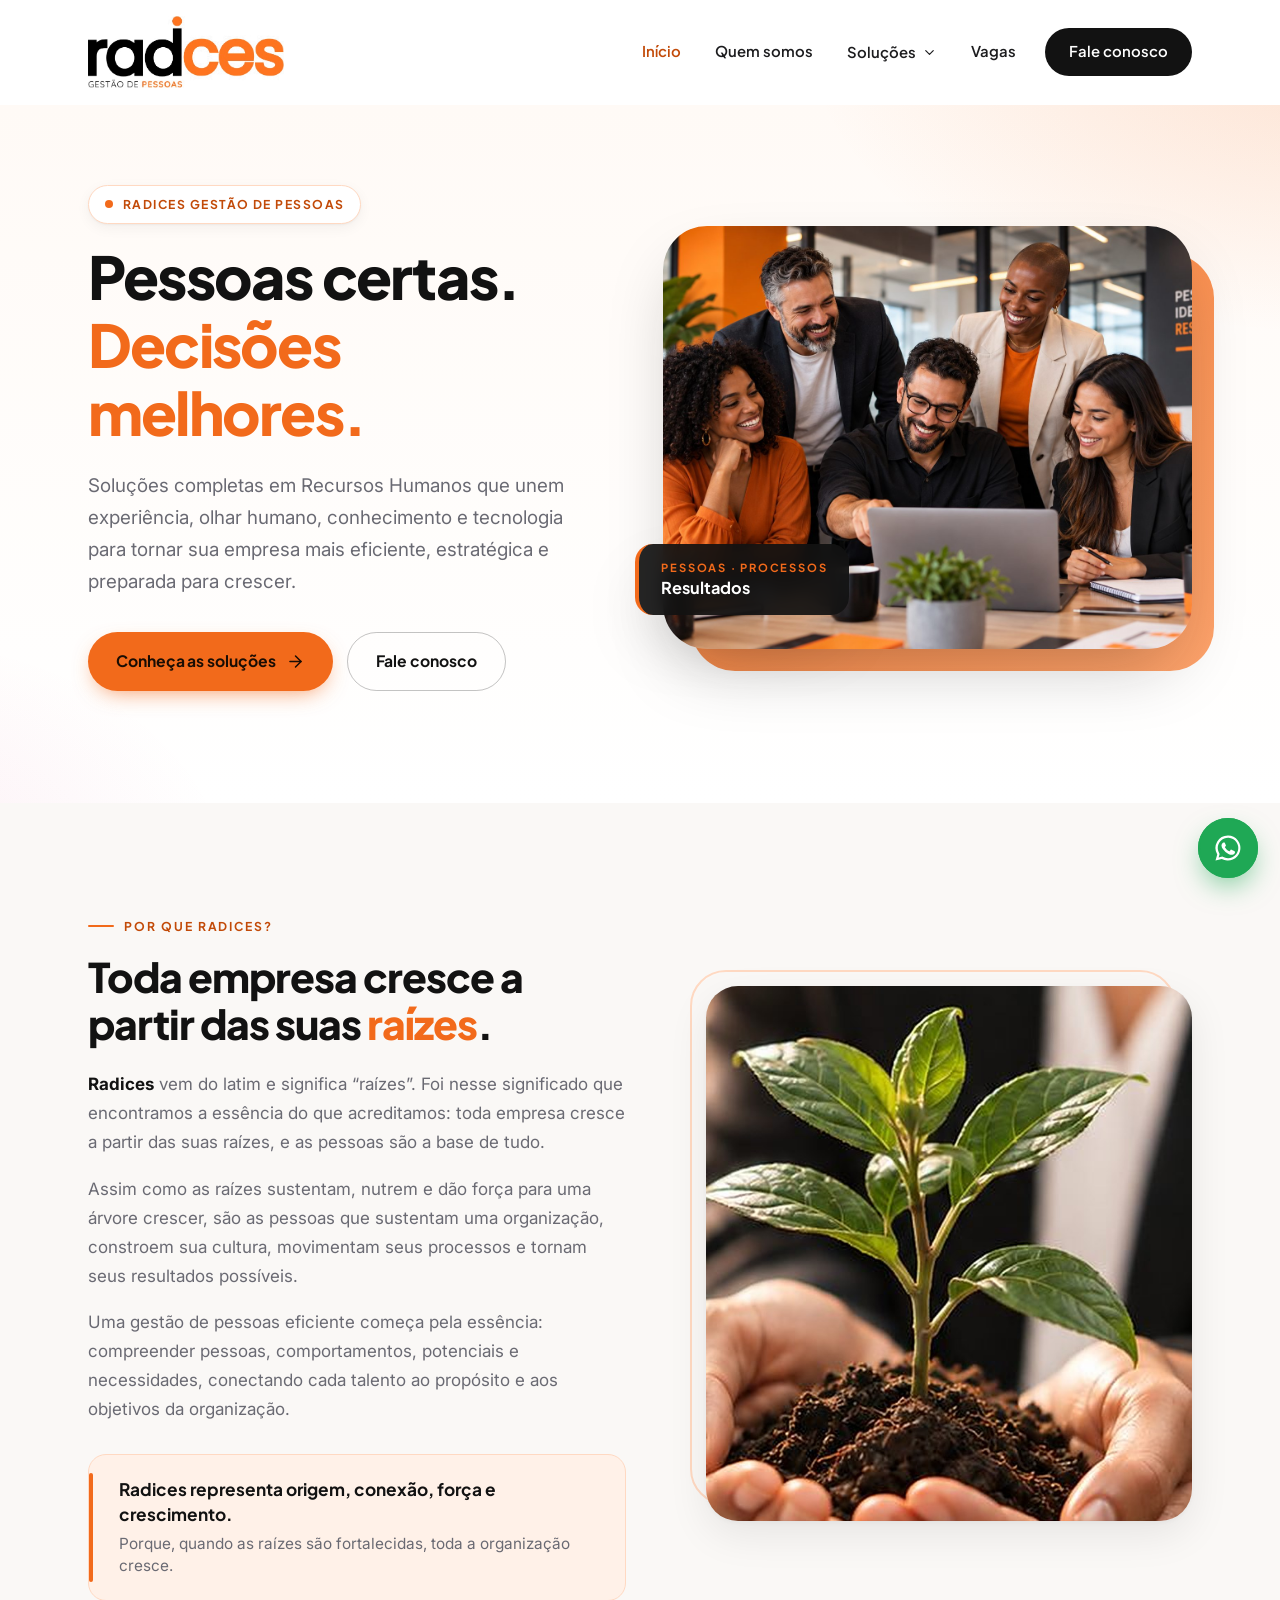
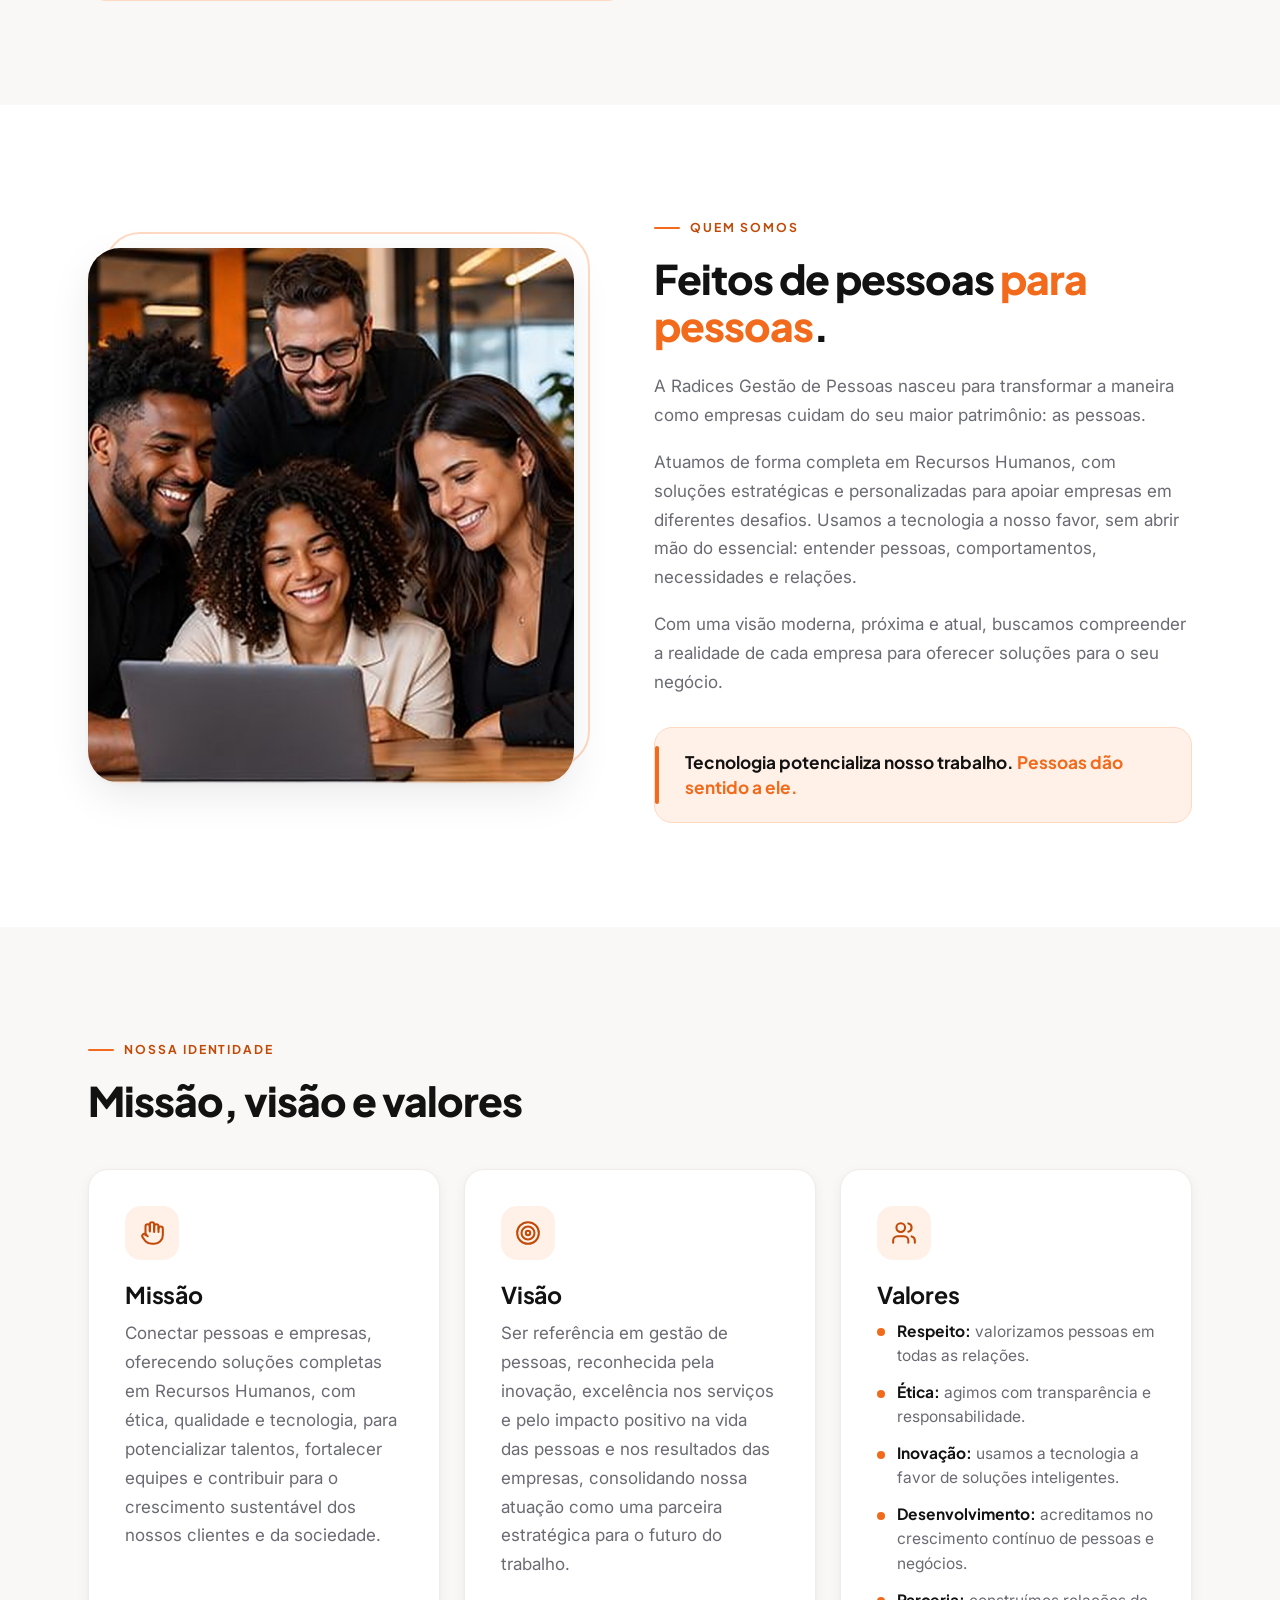
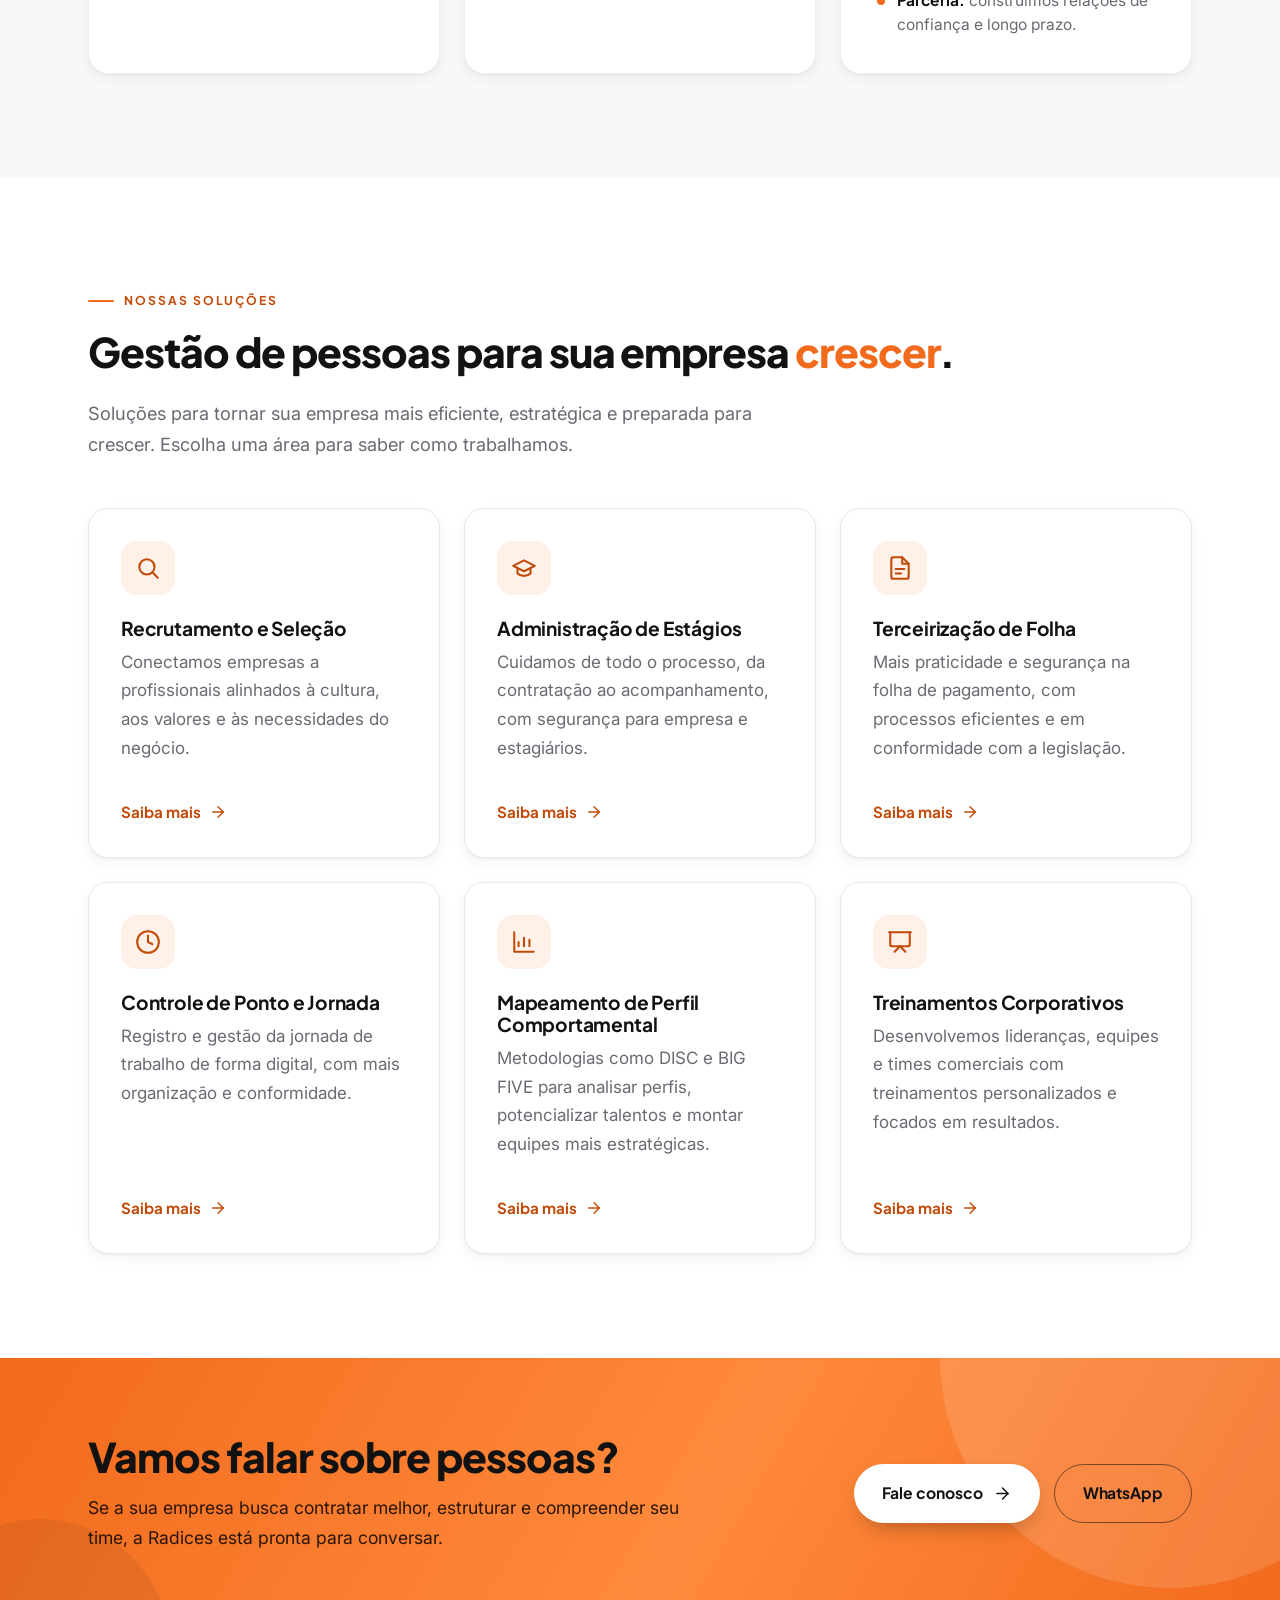
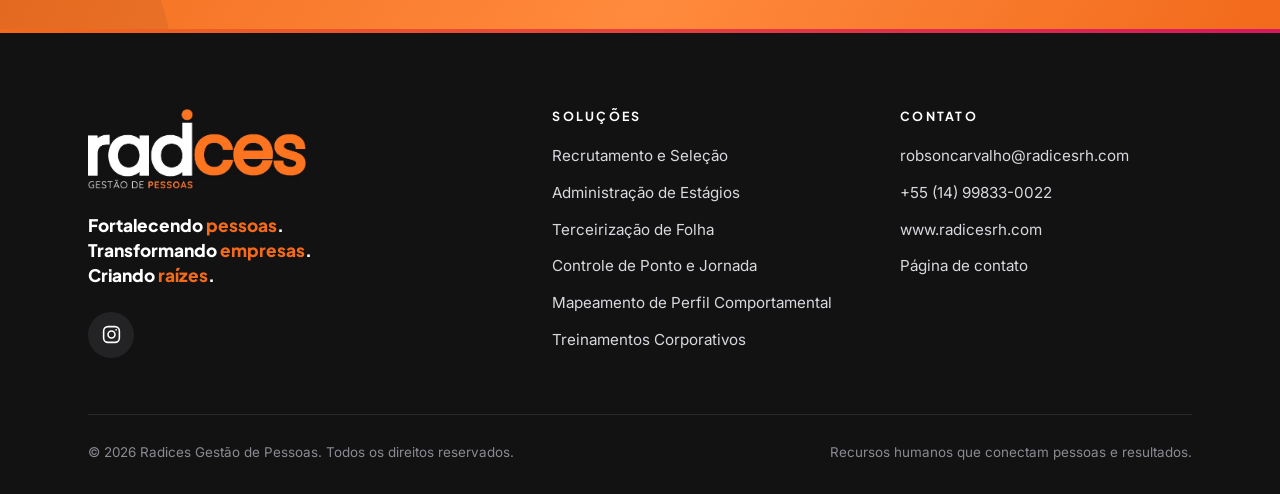
==== commit f99f1a43: "Add files via upload" ====
--- a/index.html
+++ b/index.html
@@ -7,7 +7,20 @@
 <meta name="description" content="Radices Gestão de Pessoas: recrutamento e seleção, administração de estágios, folha de pagamento, controle de ponto, perfil comportamental e treinamentos corporativos.">
 <meta property="og:title" content="Radices Gestão de Pessoas | Pessoas certas. Decisões melhores.">
 <meta property="og:description" content="Radices Gestão de Pessoas: recrutamento e seleção, administração de estágios, folha de pagamento, controle de ponto, perfil comportamental e treinamentos corporativos.">
-<meta property="og:image" content="img/hero-equipe.jpg">
+<meta property="og:type" content="website">
+<meta property="og:site_name" content="Radices Gestão de Pessoas">
+<meta property="og:locale" content="pt_BR">
+<meta property="og:url" content="https://www.radicesrh.com/">
+<meta property="og:image" content="https://www.radicesrh.com/img/og-radices-logo.jpg">
+<meta property="og:image:type" content="image/jpeg">
+<meta property="og:image:width" content="1200">
+<meta property="og:image:height" content="630">
+<meta property="og:image:alt" content="Logo da Radices Gestão de Pessoas">
+<meta name="twitter:card" content="summary_large_image">
+<meta name="twitter:title" content="Radices Gestão de Pessoas | Pessoas certas. Decisões melhores.">
+<meta name="twitter:description" content="Radices Gestão de Pessoas: recrutamento e seleção, administração de estágios, folha de pagamento, controle de ponto, perfil comportamental e treinamentos corporativos.">
+<meta name="twitter:image" content="https://www.radicesrh.com/img/og-radices-logo.jpg">
+<link rel="canonical" href="https://www.radicesrh.com/">
 <meta name="theme-color" content="#f26a1b">
 <script>document.documentElement.className+=" js"</script>
 <link rel="icon" href="img/favicon.png">
@@ -137,8 +150,7 @@
         <img src="img/logo-radices-branco.png" alt="Radices Gestão de Pessoas" width="141" height="52">
         <p class="slogan">Fortalecendo <span>pessoas</span>.<br>Transformando <span>empresas</span>.<br>Criando <span>raízes</span>.</p>
         <div class="redes" aria-label="Redes sociais">
-          <a class="rede" data-rede="instagram" href="#" target="_blank" rel="noopener" aria-label="Instagram da Radices"><svg viewBox="0 0 24 24" fill="none" stroke="currentColor" stroke-width="1.8" stroke-linecap="round" stroke-linejoin="round" aria-hidden="true"><rect x="3" y="3" width="18" height="18" rx="5"/><circle cx="12" cy="12" r="4"/><circle cx="17.3" cy="6.7" r="1" fill="currentColor" stroke="none"/></svg></a>
-          <a class="rede" data-rede="linkedin" href="#" target="_blank" rel="noopener" aria-label="LinkedIn da Radices"><svg viewBox="0 0 24 24" fill="currentColor" aria-hidden="true"><path d="M4.98 3.5a2.5 2.5 0 1 1 0 5 2.5 2.5 0 0 1 0-5ZM3 9.75h4v11.5H3V9.75Zm6.5 0h3.83v1.57h.05c.53-1 1.84-2.07 3.78-2.07 4.04 0 4.79 2.66 4.79 6.12v5.88h-4v-5.2c0-1.24-.02-2.83-1.73-2.83-1.73 0-2 1.35-2 2.74v5.29h-4V9.75Z"/></svg></a>
+          <a class="rede" href="https://www.instagram.com/radices.rh/" target="_blank" rel="noopener" aria-label="Instagram da Radices"><svg viewBox="0 0 24 24" fill="none" stroke="currentColor" stroke-width="1.8" stroke-linecap="round" stroke-linejoin="round" aria-hidden="true"><rect x="3" y="3" width="18" height="18" rx="5"/><circle cx="12" cy="12" r="4"/><circle cx="17.3" cy="6.7" r="1" fill="currentColor" stroke="none"/></svg></a>
         </div>
       </div>
       <div>
--- a/css/style.css
+++ b/css/style.css
@@ -315,12 +315,11 @@
 .rede svg { width: 21px; height: 21px; }
 .rede:hover { background: var(--laranja); color: #1a0d04 !important; transform: translateY(-3px); }
 
-/* Página de vagas */
-.vagas-topo { padding: 64px 0 36px; background: radial-gradient(800px 360px at 100% -20%, rgba(242,106,27,.14), transparent 60%), linear-gradient(180deg, #fffaf6 0%, #fff 100%); }
-.vagas-topo h1 { margin-bottom: 16px; }
-.vagas-area { padding: 0 0 96px; }
-.vagas-moldura { border: 1px solid var(--linha); border-radius: var(--raio-g); box-shadow: var(--sombra); overflow: hidden; background: #fff; }
-.vagas-frame { display: block; width: 100%; height: 1000px; max-height: 85vh; min-height: 640px; border: 0; }
+/* Página de vagas (janela em tela cheia) */
+.so-leitor { position: absolute; width: 1px; height: 1px; overflow: hidden; clip: rect(0 0 0 0); white-space: nowrap; margin: 0; }
+.vagas-tela { background: #fff; }
+.vagas-frame { display: block; width: 100%; height: calc(100vh - 104px); height: calc(100dvh - 104px); min-height: 560px; border: 0; }
+@media (max-width: 600px) { .vagas-frame { height: calc(100vh - 84px); height: calc(100dvh - 84px); } }
 
 /* WhatsApp flutuante */
 .whats {
